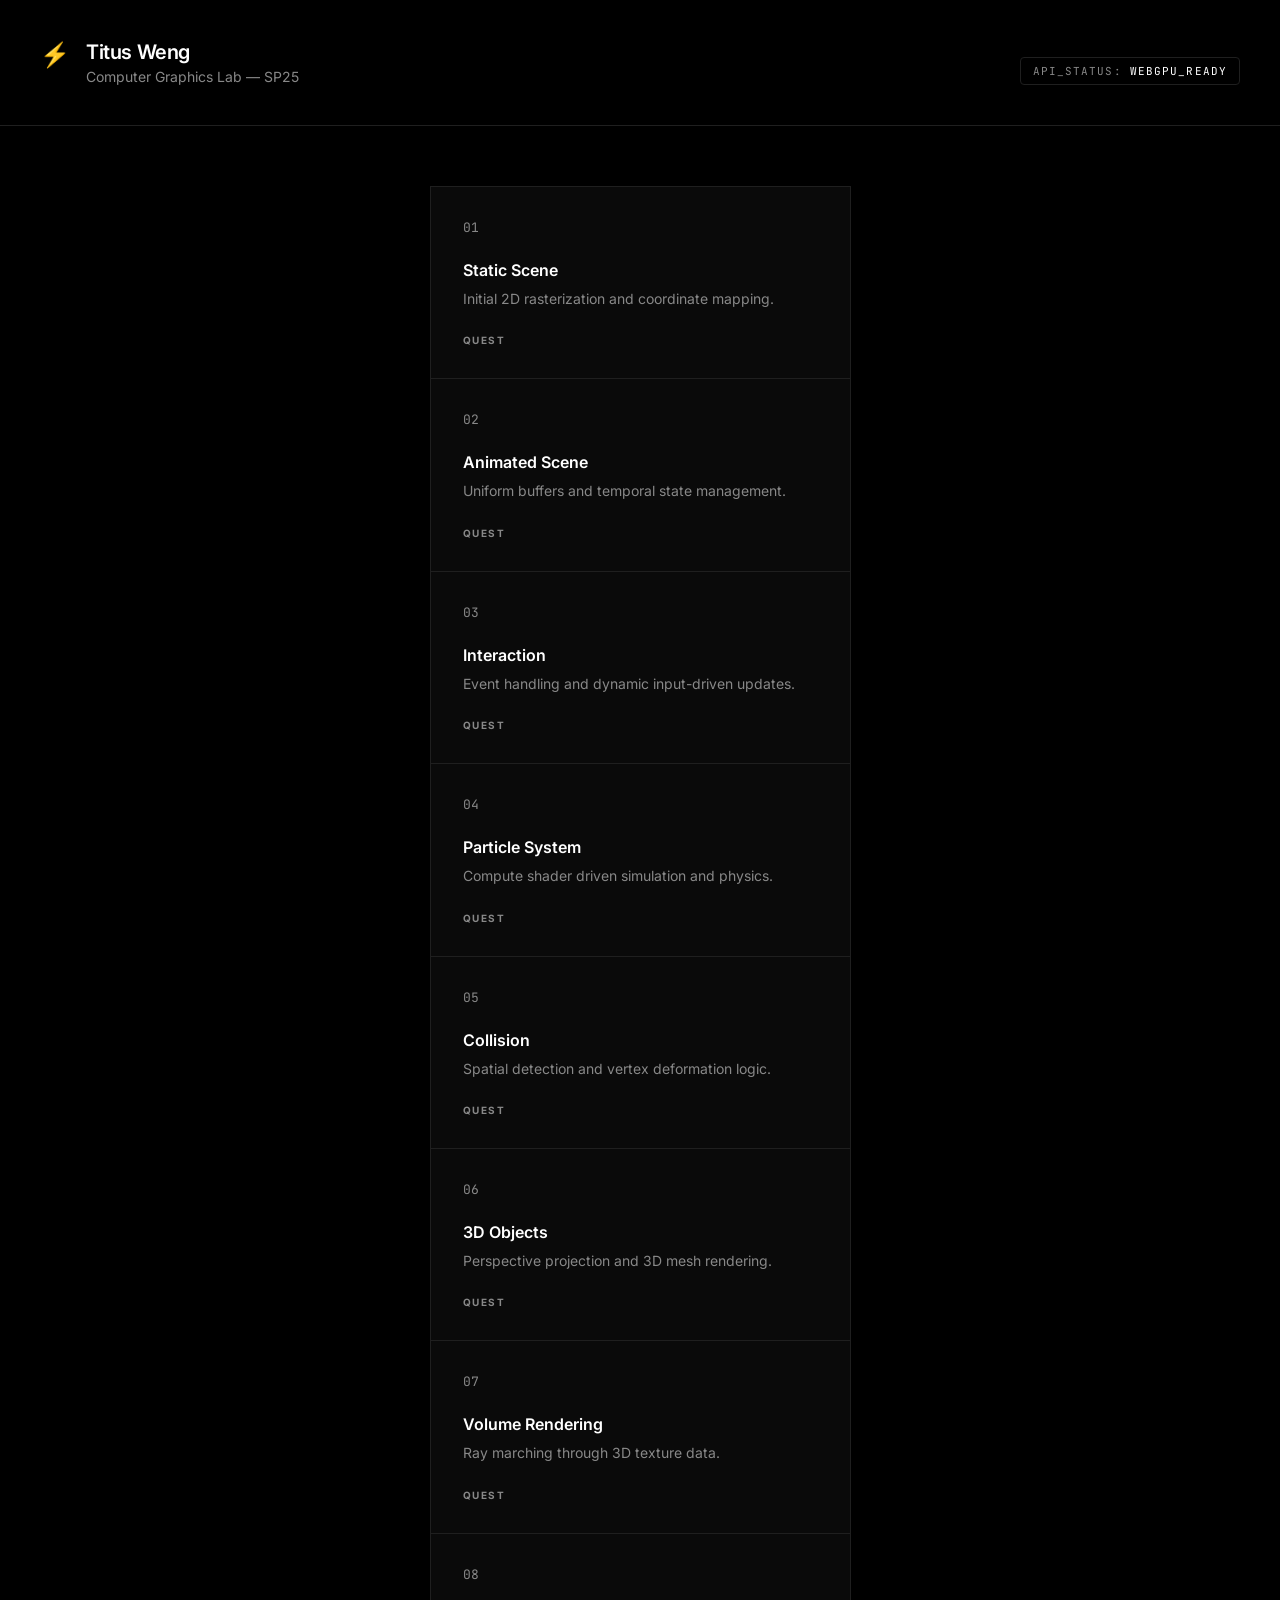
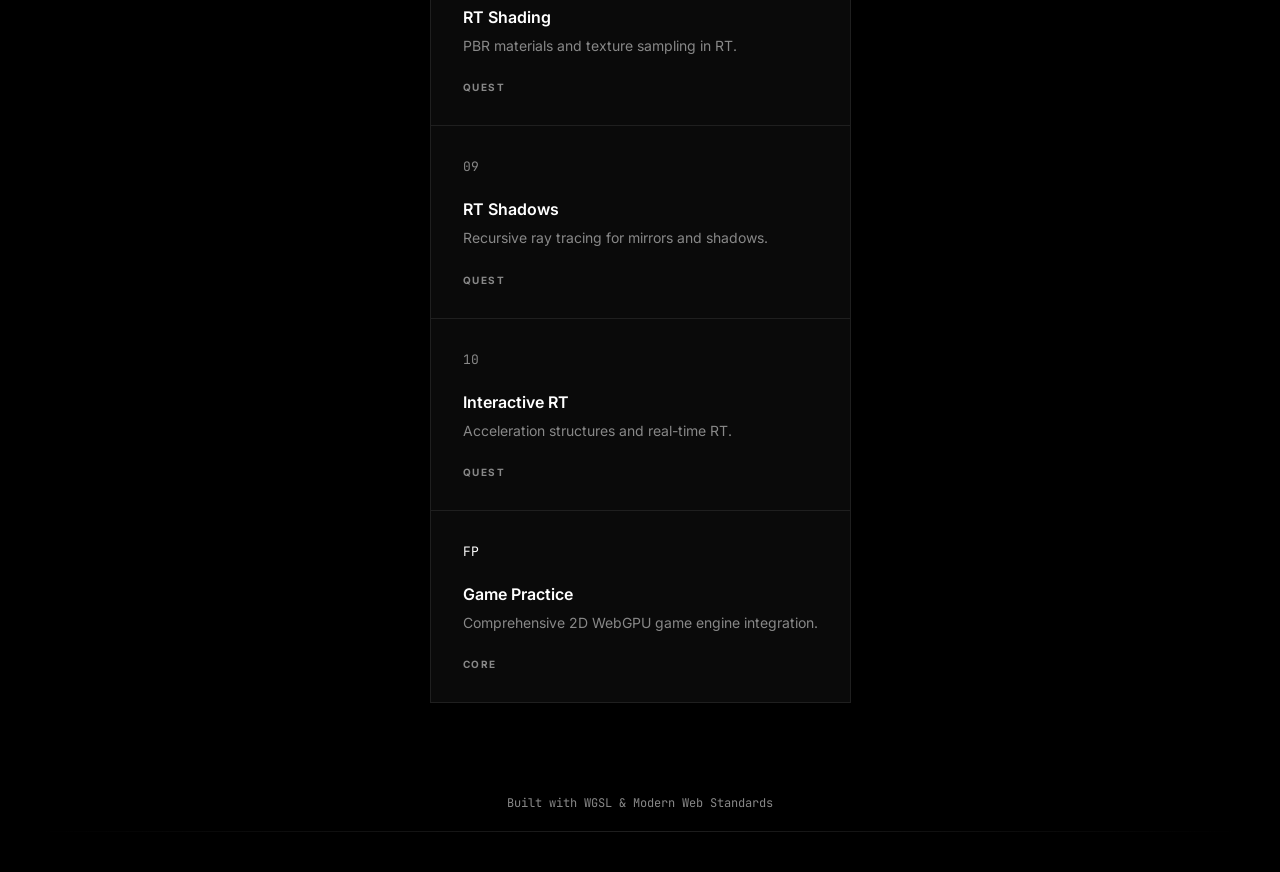
==== index.html @ 2f91ab12 "modify style" ====
<!DOCTYPE html>
<html lang="en">
<head>
    <meta charset="utf-8" />
    <meta name="viewport" content="width=device-width, initial-scale=1" />
    <title>Titus Weng | WebGPU Index</title>
    <link rel="stylesheet" href="styles.css" />
    <link rel="preconnect" href="https://fonts.googleapis.com">
    <link href="https://fonts.googleapis.com/css2?family=Inter:wght@400;600&family=JetBrains+Mono:wght@500&display=swap" rel="stylesheet">
</head>
<body>

    <header class="site-header">
        <div class="header-content">
            <div class="brand">
                <span class="bolt">⚡</span>
                <div class="brand-text">
                    <h1>Titus Weng</h1>
                    <p>Computer Graphics Lab — SP25</p>
                </div>
            </div>
            <div class="system-status">
                <span class="label">API_STATUS:</span>
                <span class="value">WEBGPU_READY</span>
            </div>
        </div>
    </header>

    <main class="container">
        <div class="project-grid">
            <a href="quest1/index.html" class="project-card">
                <div class="card-num">01</div>
                <div class="card-info">
                    <h3>Static Scene</h3>
                    <p>Initial 2D rasterization and coordinate mapping.</p>
                </div>
                <div class="card-tag">QUEST</div>
            </a>

            <a href="quest2/quest2.html" class="project-card">
                <div class="card-num">02</div>
                <div class="card-info">
                    <h3>Animated Scene</h3>
                    <p>Uniform buffers and temporal state management.</p>
                </div>
                <div class="card-tag">QUEST</div>
            </a>

            <a href="quest3/quest3.html" class="project-card">
                <div class="card-num">03</div>
                <div class="card-info">
                    <h3>Interaction</h3>
                    <p>Event handling and dynamic input-driven updates.</p>
                </div>
                <div class="card-tag">QUEST</div>
            </a>

            <a href="quest4/quest4.html" class="project-card">
                <div class="card-num">04</div>
                <div class="card-info">
                    <h3>Particle System</h3>
                    <p>Compute shader driven simulation and physics.</p>
                </div>
                <div class="card-tag">QUEST</div>
            </a>

            <a href="quest5/quest5.html" class="project-card">
                <div class="card-num">05</div>
                <div class="card-info">
                    <h3>Collision</h3>
                    <p>Spatial detection and vertex deformation logic.</p>
                </div>
                <div class="card-tag">QUEST</div>
            </a>

            <a href="quest6/quest6.html" class="project-card">
                <div class="card-num">06</div>
                <div class="card-info">
                    <h3>3D Objects</h3>
                    <p>Perspective projection and 3D mesh rendering.</p>
                </div>
                <div class="card-tag">QUEST</div>
            </a>

            <a href="quest7/quest7.html" class="project-card">
                <div class="card-num">07</div>
                <div class="card-info">
                    <h3>Volume Rendering</h3>
                    <p>Ray marching through 3D texture data.</p>
                </div>
                <div class="card-tag">QUEST</div>
            </a>

            <a href="quest8/quest8.html" class="project-card">
                <div class="card-num">08</div>
                <div class="card-info">
                    <h3>RT Shading</h3>
                    <p>PBR materials and texture sampling in RT.</p>
                </div>
                <div class="card-tag">QUEST</div>
            </a>

            <a href="quest9/quest9.html" class="project-card">
                <div class="card-num">09</div>
                <div class="card-info">
                    <h3>RT Shadows</h3>
                    <p>Recursive ray tracing for mirrors and shadows.</p>
                </div>
                <div class="card-tag">QUEST</div>
            </a>

            <a href="quest10/quest10.html" class="project-card">
                <div class="card-num">10</div>
                <div class="card-info">
                    <h3>Interactive RT</h3>
                    <p>Acceleration structures and real-time RT.</p>
                </div>
                <div class="card-tag">QUEST</div>
            </a>

            <a href="FinalProject/" class="project-card highlight">
                <div class="card-num">FP</div>
                <div class="card-info">
                    <h3>Game Practice</h3>
                    <p>Comprehensive 2D WebGPU game engine integration.</p>
                </div>
                <div class="card-tag">CORE</div>
            </a>

        </div>
    </main>

    <footer class="footer">
        <p>Built with WGSL & Modern Web Standards</p>
        <div class="footer-line"></div>
    </footer>

</body>
</html>
---- styles.css ----
:root {
    --bg: #000000;
    --card-bg: #0a0a0a;
    --card-hover: #111111;
    --border: #1f1f1f;
    --accent: #ffffff; /* Keeping it monochromatic for a clean look */
    --text-dim: #888888;
    --font-sans: 'Inter', sans-serif;
    --font-mono: 'JetBrains Mono', monospace;
}

body {
    background-color: var(--bg);
    color: #fff;
    font-family: var(--font-sans);
    margin: 0;
    display: flex;
    flex-direction: column;
    min-height: 100vh;
}

/* Header */
.site-header {
    border-bottom: 1px solid var(--border);
    padding: 40px 0;
    margin-bottom: 60px;
}

.header-content {
    max-width: 1200px;
    margin: 0 auto;
    padding: 0 24px;
    display: flex;
    justify-content: space-between;
    align-items: flex-end;
}

.brand { display: flex; align-items: flex-start; gap: 16px; }
.bolt { font-size: 24px; color: var(--accent); }
h1 { margin: 0; font-size: 20px; letter-spacing: -0.02em; font-weight: 600; }
.brand p { margin: 4px 0 0; font-size: 14px; color: var(--text-dim); }

.system-status {
    font-family: var(--font-mono);
    font-size: 11px;
    letter-spacing: 0.1em;
    border: 1px solid var(--border);
    padding: 6px 12px;
    border-radius: 4px;
}

.system-status .label { color: var(--text-dim); }
.system-status .value { color: var(--accent); }

/* Grid */
.container {
    max-width: 1200px;
    margin: 0 auto;
    padding: 0 24px;
    flex-grow: 1;
}

.project-grid {
    display: grid;
    grid-template-columns: repeat(auto-fill, minmax(280px, 1fr));
    gap: 1px; /* Creates the thin border look */
    background-color: var(--border); /* Grid background acts as borders */
    border: 1px solid var(--border);
}

/* Project Card */
.project-card {
    background-color: var(--card-bg);
    text-decoration: none;
    color: inherit;
    padding: 32px;
    display: flex;
    flex-direction: column;
    gap: 24px;
    transition: background-color 0.2s ease;
}

.project-card:hover {
    background-color: var(--card-hover);
}

.card-num {
    font-family: var(--font-mono);
    font-size: 13px;
    color: var(--text-dim);
}

.project-card h3 {
    margin: 0;
    font-size: 16px;
    font-weight: 600;
}

.project-card p {
    margin: 8px 0 0;
    font-size: 14px;
    line-height: 1.6;
    color: var(--text-dim);
}

.card-tag {
    margin-top: auto;
    font-size: 10px;
    font-weight: 700;
    letter-spacing: 0.15em;
    color: var(--text-dim);
    text-transform: uppercase;
}

/* Accent for the Final Project or special items */
.project-card.highlight:hover {
    background-color: #1a1a1a;
}

.project-card.highlight .card-num {
    color: #fff;
}

/* Footer */
.footer {
    max-width: 1200px;
    margin: 80px auto 40px;
    width: 100%;
    padding: 0 24px;
    text-align: center;
}

.footer p {
    font-size: 12px;
    color: var(--text-dim);
    font-family: var(--font-mono);
}

.footer-line {
    height: 1px;
    background: linear-gradient(90deg, transparent, var(--border), transparent);
    margin-top: 20px;
}

@media (max-width: 600px) {
    .header-content { flex-direction: column; align-items: flex-start; gap: 20px; }
}
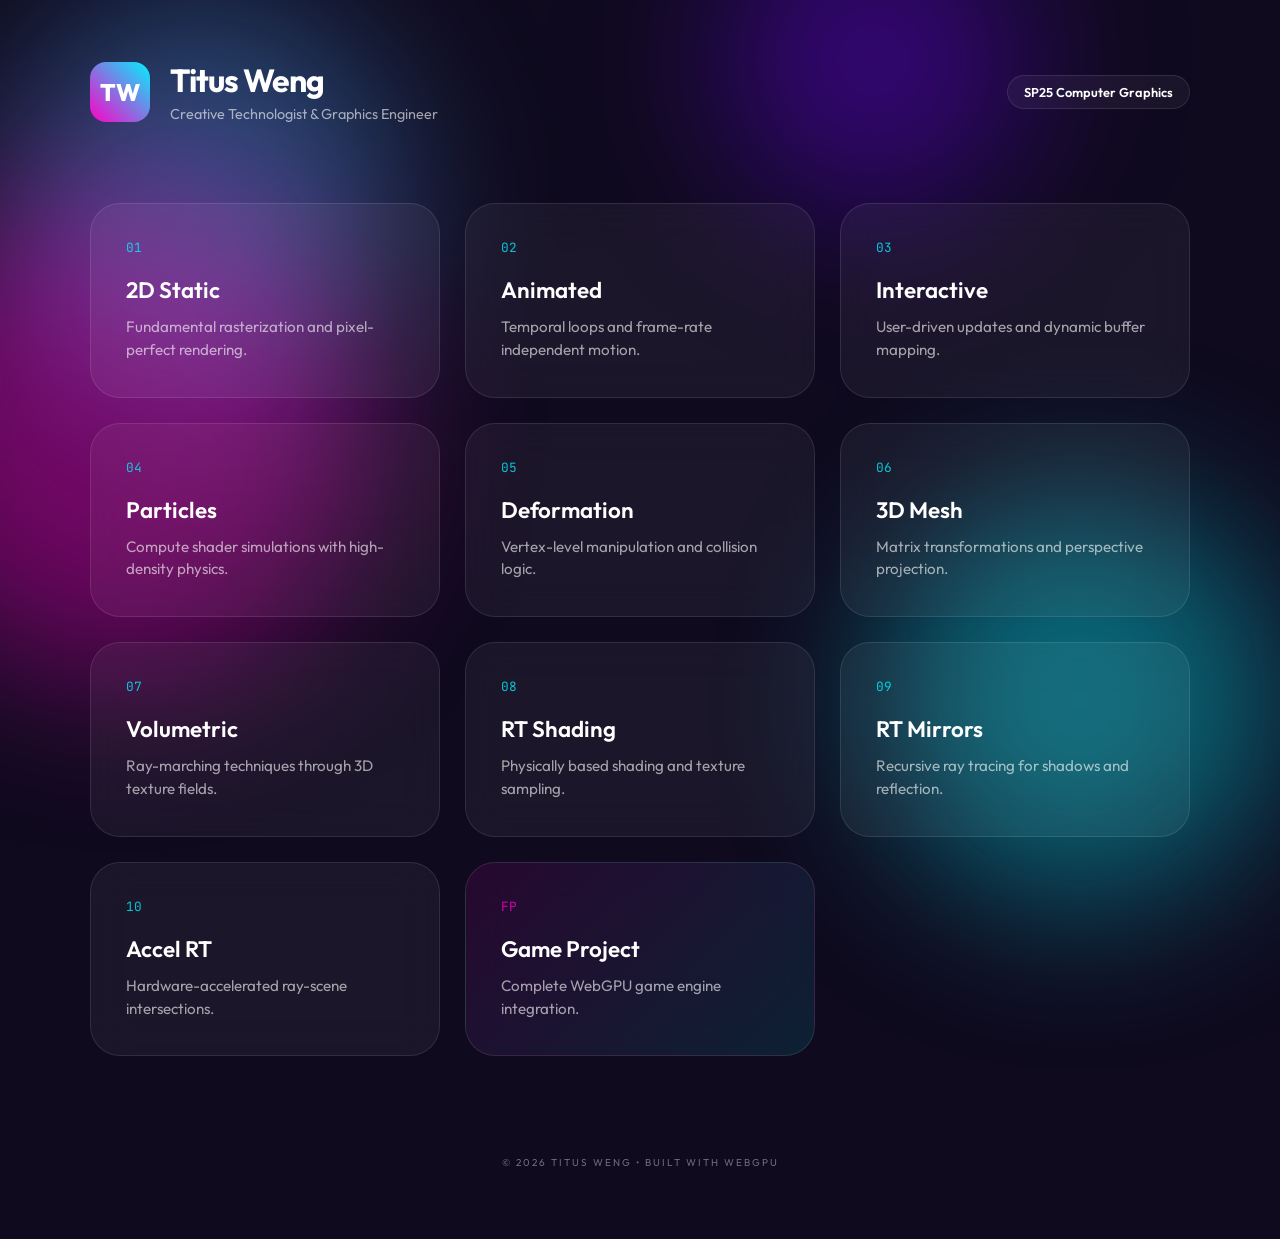
==== commit 9ba4f918: "style modify" ====
--- a/index.html
+++ b/index.html
@@ -3,137 +3,118 @@
 <head>
     <meta charset="utf-8" />
     <meta name="viewport" content="width=device-width, initial-scale=1" />
-    <title>Titus Weng | WebGPU Index</title>
+    <title>Titus Weng | WebGPU Lab</title>
     <link rel="stylesheet" href="styles.css" />
     <link rel="preconnect" href="https://fonts.googleapis.com">
-    <link href="https://fonts.googleapis.com/css2?family=Inter:wght@400;600&family=JetBrains+Mono:wght@500&display=swap" rel="stylesheet">
+    <link href="https://fonts.googleapis.com/css2?family=Outfit:wght@300;600;800&family=JetBrains+Mono&display=swap" rel="stylesheet">
 </head>
 <body>
 
-    <header class="site-header">
-        <div class="header-content">
-            <div class="brand">
-                <span class="bolt">⚡</span>
-                <div class="brand-text">
+    <div class="blob-c">
+        <div class="shape-blob"></div>
+        <div class="shape-blob one"></div>
+        <div class="shape-blob two"></div>
+        <div class="shape-blob three"></div>
+    </div>
+
+    <main class="glass-wrapper">
+        <header class="hero">
+            <div class="profile-area">
+                <div class="avatar">TW</div>
+                <div>
                     <h1>Titus Weng</h1>
-                    <p>Computer Graphics Lab — SP25</p>
+                    <p class="tagline">Creative Technologist & Graphics Engineer</p>
                 </div>
             </div>
-            <div class="system-status">
-                <span class="label">API_STATUS:</span>
-                <span class="value">WEBGPU_READY</span>
-            </div>
-        </div>
-    </header>
+            <div class="pill">SP25 Computer Graphics</div>
+        </header>
 
-    <main class="container">
         <div class="project-grid">
-            <a href="quest1/index.html" class="project-card">
-                <div class="card-num">01</div>
-                <div class="card-info">
-                    <h3>Static Scene</h3>
-                    <p>Initial 2D rasterization and coordinate mapping.</p>
-                </div>
-                <div class="card-tag">QUEST</div>
+            <a href="quest1/index.html" class="glass-card">
+                <div class="icon">01</div>
+                <h3>2D Static</h3>
+                <p>Fundamental rasterization and pixel-perfect rendering.</p>
+                <div class="glow"></div>
             </a>
 
-            <a href="quest2/quest2.html" class="project-card">
-                <div class="card-num">02</div>
-                <div class="card-info">
-                    <h3>Animated Scene</h3>
-                    <p>Uniform buffers and temporal state management.</p>
-                </div>
-                <div class="card-tag">QUEST</div>
+            <a href="quest2/quest2.html" class="glass-card">
+                <div class="icon">02</div>
+                <h3>Animated</h3>
+                <p>Temporal loops and frame-rate independent motion.</p>
+                <div class="glow"></div>
             </a>
 
-            <a href="quest3/quest3.html" class="project-card">
-                <div class="card-num">03</div>
-                <div class="card-info">
-                    <h3>Interaction</h3>
-                    <p>Event handling and dynamic input-driven updates.</p>
-                </div>
-                <div class="card-tag">QUEST</div>
+            <a href="quest3/quest3.html" class="glass-card">
+                <div class="icon">03</div>
+                <h3>Interactive</h3>
+                <p>User-driven updates and dynamic buffer mapping.</p>
+                <div class="glow"></div>
             </a>
 
-            <a href="quest4/quest4.html" class="project-card">
-                <div class="card-num">04</div>
-                <div class="card-info">
-                    <h3>Particle System</h3>
-                    <p>Compute shader driven simulation and physics.</p>
-                </div>
-                <div class="card-tag">QUEST</div>
+            <a href="quest4/quest4.html" class="glass-card">
+                <div class="icon">04</div>
+                <h3>Particles</h3>
+                <p>Compute shader simulations with high-density physics.</p>
+                <div class="glow"></div>
             </a>
 
-            <a href="quest5/quest5.html" class="project-card">
-                <div class="card-num">05</div>
-                <div class="card-info">
-                    <h3>Collision</h3>
-                    <p>Spatial detection and vertex deformation logic.</p>
-                </div>
-                <div class="card-tag">QUEST</div>
+            <a href="quest5/quest5.html" class="glass-card">
+                <div class="icon">05</div>
+                <h3>Deformation</h3>
+                <p>Vertex-level manipulation and collision logic.</p>
+                <div class="glow"></div>
             </a>
 
-            <a href="quest6/quest6.html" class="project-card">
-                <div class="card-num">06</div>
-                <div class="card-info">
-                    <h3>3D Objects</h3>
-                    <p>Perspective projection and 3D mesh rendering.</p>
-                </div>
-                <div class="card-tag">QUEST</div>
+            <a href="quest6/quest6.html" class="glass-card">
+                <div class="icon">06</div>
+                <h3>3D Mesh</h3>
+                <p>Matrix transformations and perspective projection.</p>
+                <div class="glow"></div>
             </a>
 
-            <a href="quest7/quest7.html" class="project-card">
-                <div class="card-num">07</div>
-                <div class="card-info">
-                    <h3>Volume Rendering</h3>
-                    <p>Ray marching through 3D texture data.</p>
-                </div>
-                <div class="card-tag">QUEST</div>
+            <a href="quest7/quest7.html" class="glass-card">
+                <div class="icon">07</div>
+                <h3>Volumetric</h3>
+                <p>Ray-marching techniques through 3D texture fields.</p>
+                <div class="glow"></div>
             </a>
 
-            <a href="quest8/quest8.html" class="project-card">
-                <div class="card-num">08</div>
-                <div class="card-info">
-                    <h3>RT Shading</h3>
-                    <p>PBR materials and texture sampling in RT.</p>
-                </div>
-                <div class="card-tag">QUEST</div>
+            <a href="quest8/quest8.html" class="glass-card">
+                <div class="icon">08</div>
+                <h3>RT Shading</h3>
+                <p>Physically based shading and texture sampling.</p>
+                <div class="glow"></div>
             </a>
 
-            <a href="quest9/quest9.html" class="project-card">
-                <div class="card-num">09</div>
-                <div class="card-info">
-                    <h3>RT Shadows</h3>
-                    <p>Recursive ray tracing for mirrors and shadows.</p>
-                </div>
-                <div class="card-tag">QUEST</div>
+            <a href="quest9/quest9.html" class="glass-card">
+                <div class="icon">09</div>
+                <h3>RT Mirrors</h3>
+                <p>Recursive ray tracing for shadows and reflection.</p>
+                <div class="glow"></div>
             </a>
 
-            <a href="quest10/quest10.html" class="project-card">
-                <div class="card-num">10</div>
-                <div class="card-info">
-                    <h3>Interactive RT</h3>
-                    <p>Acceleration structures and real-time RT.</p>
-                </div>
-                <div class="card-tag">QUEST</div>
+            <a href="quest10/quest10.html" class="glass-card">
+                <div class="icon">10</div>
+                <h3>Accel RT</h3>
+                <p>Hardware-accelerated ray-scene intersections.</p>
+                <div class="glow"></div>
             </a>
 
-            <a href="FinalProject/" class="project-card highlight">
-                <div class="card-num">FP</div>
-                <div class="card-info">
-                    <h3>Game Practice</h3>
-                    <p>Comprehensive 2D WebGPU game engine integration.</p>
-                </div>
-                <div class="card-tag">CORE</div>
+            <a href="FinalProject/" class="glass-card special">
+                <div class="icon">FP</div>
+                <h3>Game Project</h3>
+                <p>Complete WebGPU game engine integration.</p>
+                <div class="glow"></div>
             </a>
+        </div>
 
-        </div>
+        <footer class="site-footer">
+            <p>© <span id="year"></span> TITUS WENG • BUILT WITH WEBGPU</p>
+        </footer>
     </main>
 
-    <footer class="footer">
-        <p>Built with WGSL & Modern Web Standards</p>
-        <div class="footer-line"></div>
-    </footer>
-
+    <script>
+        document.getElementById('year').textContent = new Date().getFullYear();
+    </script>
 </body>
 </html>
--- a/styles.css
+++ b/styles.css
@@ -1,147 +1,159 @@
 :root {
-    --bg: #000000;
-    --card-bg: #0a0a0a;
-    --card-hover: #111111;
-    --border: #1f1f1f;
-    --accent: #ffffff; /* Keeping it monochromatic for a clean look */
-    --text-dim: #888888;
-    --font-sans: 'Inter', sans-serif;
-    --font-mono: 'JetBrains Mono', monospace;
+    --bg: #0f0a1e;
+    --glass: rgba(255, 255, 255, 0.05);
+    --glass-border: rgba(255, 255, 255, 0.1);
+    --accent: #ff00c8;
+    --font-head: 'Outfit', sans-serif;
 }
 
 body {
+    margin: 0;
+    padding: 0;
     background-color: var(--bg);
-    color: #fff;
-    font-family: var(--font-sans);
-    margin: 0;
-    display: flex;
-    flex-direction: column;
+    font-family: var(--font-head);
+    color: white;
+    overflow-x: hidden;
     min-height: 100vh;
 }
 
-/* Header */
-.site-header {
-    border-bottom: 1px solid var(--border);
-    padding: 40px 0;
-    margin-bottom: 60px;
+/* Background Animation */
+.blob-c {
+    position: fixed;
+    top: 0; left: 0; width: 100%; height: 100%;
+    z-index: -1;
+    filter: blur(80px);
 }
 
-.header-content {
-    max-width: 1200px;
+.shape-blob {
+    position: absolute;
+    width: 400px; height: 400px;
+    background: #4facfe;
+    border-radius: 50%;
+    opacity: 0.4;
+    animation: move 20s infinite alternate;
+}
+
+.shape-blob.one { background: #ff00c8; width: 500px; height: 500px; left: -10%; top: 20%; animation-duration: 30s; }
+.shape-blob.two { background: #00f2ff; width: 400px; height: 400px; right: 0; bottom: 0; animation-duration: 25s; }
+.shape-blob.three { background: #7000ff; width: 300px; height: 300px; right: 20%; top: -10%; }
+
+@keyframes move {
+    from { transform: translate(0, 0) scale(1); }
+    to { transform: translate(100px, 100px) scale(1.2); }
+}
+
+/* Main Layout */
+.glass-wrapper {
+    max-width: 1100px;
     margin: 0 auto;
-    padding: 0 24px;
+    padding: 60px 24px;
+}
+
+.hero {
     display: flex;
     justify-content: space-between;
-    align-items: flex-end;
+    align-items: center;
+    margin-bottom: 80px;
 }
 
-.brand { display: flex; align-items: flex-start; gap: 16px; }
-.bolt { font-size: 24px; color: var(--accent); }
-h1 { margin: 0; font-size: 20px; letter-spacing: -0.02em; font-weight: 600; }
-.brand p { margin: 4px 0 0; font-size: 14px; color: var(--text-dim); }
+.profile-area { display: flex; align-items: center; gap: 20px; }
 
-.system-status {
-    font-family: var(--font-mono);
-    font-size: 11px;
-    letter-spacing: 0.1em;
-    border: 1px solid var(--border);
-    padding: 6px 12px;
-    border-radius: 4px;
+.avatar {
+    width: 60px; height: 60px;
+    background: linear-gradient(45deg, #ff00c8, #00f2ff);
+    border-radius: 16px;
+    display: flex;
+    align-items: center;
+    justify-content: center;
+    font-weight: 800;
+    font-size: 1.5rem;
 }
 
-.system-status .label { color: var(--text-dim); }
-.system-status .value { color: var(--accent); }
+h1 { margin: 0; font-size: 2rem; letter-spacing: -1px; }
+.tagline { margin: 5px 0 0; opacity: 0.6; font-size: 0.9rem; }
 
-/* Grid */
-.container {
-    max-width: 1200px;
-    margin: 0 auto;
-    padding: 0 24px;
-    flex-grow: 1;
+.pill {
+    padding: 8px 16px;
+    background: var(--glass);
+    border: 1px solid var(--glass-border);
+    border-radius: 100px;
+    font-size: 0.8rem;
+    font-weight: 600;
+    backdrop-filter: blur(10px);
 }
 
+/* Project Grid */
 .project-grid {
     display: grid;
-    grid-template-columns: repeat(auto-fill, minmax(280px, 1fr));
-    gap: 1px; /* Creates the thin border look */
-    background-color: var(--border); /* Grid background acts as borders */
-    border: 1px solid var(--border);
+    grid-template-columns: repeat(auto-fill, minmax(300px, 1fr));
+    gap: 25px;
 }
 
-/* Project Card */
-.project-card {
-    background-color: var(--card-bg);
+.glass-card {
+    position: relative;
+    background: var(--glass);
+    border: 1px solid var(--glass-border);
+    padding: 35px;
+    border-radius: 30px;
     text-decoration: none;
-    color: inherit;
-    padding: 32px;
-    display: flex;
-    flex-direction: column;
-    gap: 24px;
-    transition: background-color 0.2s ease;
+    color: white;
+    overflow: hidden;
+    backdrop-filter: blur(20px);
+    transition: all 0.4s cubic-bezier(0.175, 0.885, 0.32, 1.275);
 }
 
-.project-card:hover {
-    background-color: var(--card-hover);
+.glass-card:hover {
+    transform: translateY(-10px) scale(1.02);
+    border-color: rgba(255, 255, 255, 0.3);
+    background: rgba(255, 255, 255, 0.08);
 }
 
-.card-num {
-    font-family: var(--font-mono);
-    font-size: 13px;
-    color: var(--text-dim);
+.icon {
+    font-family: 'JetBrains Mono';
+    font-size: 0.8rem;
+    color: #00f2ff;
+    margin-bottom: 20px;
+    opacity: 0.8;
 }
 
-.project-card h3 {
+.glass-card h3 {
     margin: 0;
-    font-size: 16px;
+    font-size: 1.4rem;
     font-weight: 600;
 }
 
-.project-card p {
-    margin: 8px 0 0;
-    font-size: 14px;
-    line-height: 1.6;
-    color: var(--text-dim);
+.glass-card p {
+    margin: 12px 0 0;
+    font-size: 0.95rem;
+    line-height: 1.5;
+    opacity: 0.6;
 }
 
-.card-tag {
-    margin-top: auto;
-    font-size: 10px;
-    font-weight: 700;
-    letter-spacing: 0.15em;
-    color: var(--text-dim);
-    text-transform: uppercase;
+/* Specific styling for the Special/Final Project card */
+.glass-card.special {
+    background: linear-gradient(135deg, rgba(255, 0, 200, 0.1), rgba(0, 242, 255, 0.1));
 }
 
-/* Accent for the Final Project or special items */
-.project-card.highlight:hover {
-    background-color: #1a1a1a;
+.glass-card.special .icon { color: #ff00c8; }
+
+/* Subtle glow effect on hover */
+.glow {
+    position: absolute;
+    width: 100px; height: 100px;
+    background: white;
+    filter: blur(50px);
+    opacity: 0;
+    top: 0; right: 0;
+    transition: opacity 0.3s;
+    pointer-events: none;
 }
 
-.project-card.highlight .card-num {
-    color: #fff;
-}
+.glass-card:hover .glow { opacity: 0.15; }
 
-/* Footer */
-.footer {
-    max-width: 1200px;
-    margin: 80px auto 40px;
-    width: 100%;
-    padding: 0 24px;
+.site-footer {
+    margin-top: 100px;
     text-align: center;
-}
-
-.footer p {
-    font-size: 12px;
-    color: var(--text-dim);
-    font-family: var(--font-mono);
-}
-
-.footer-line {
-    height: 1px;
-    background: linear-gradient(90deg, transparent, var(--border), transparent);
-    margin-top: 20px;
-}
-
-@media (max-width: 600px) {
-    .header-content { flex-direction: column; align-items: flex-start; gap: 20px; }
+    font-size: 10px;
+    letter-spacing: 2px;
+    opacity: 0.4;
 }
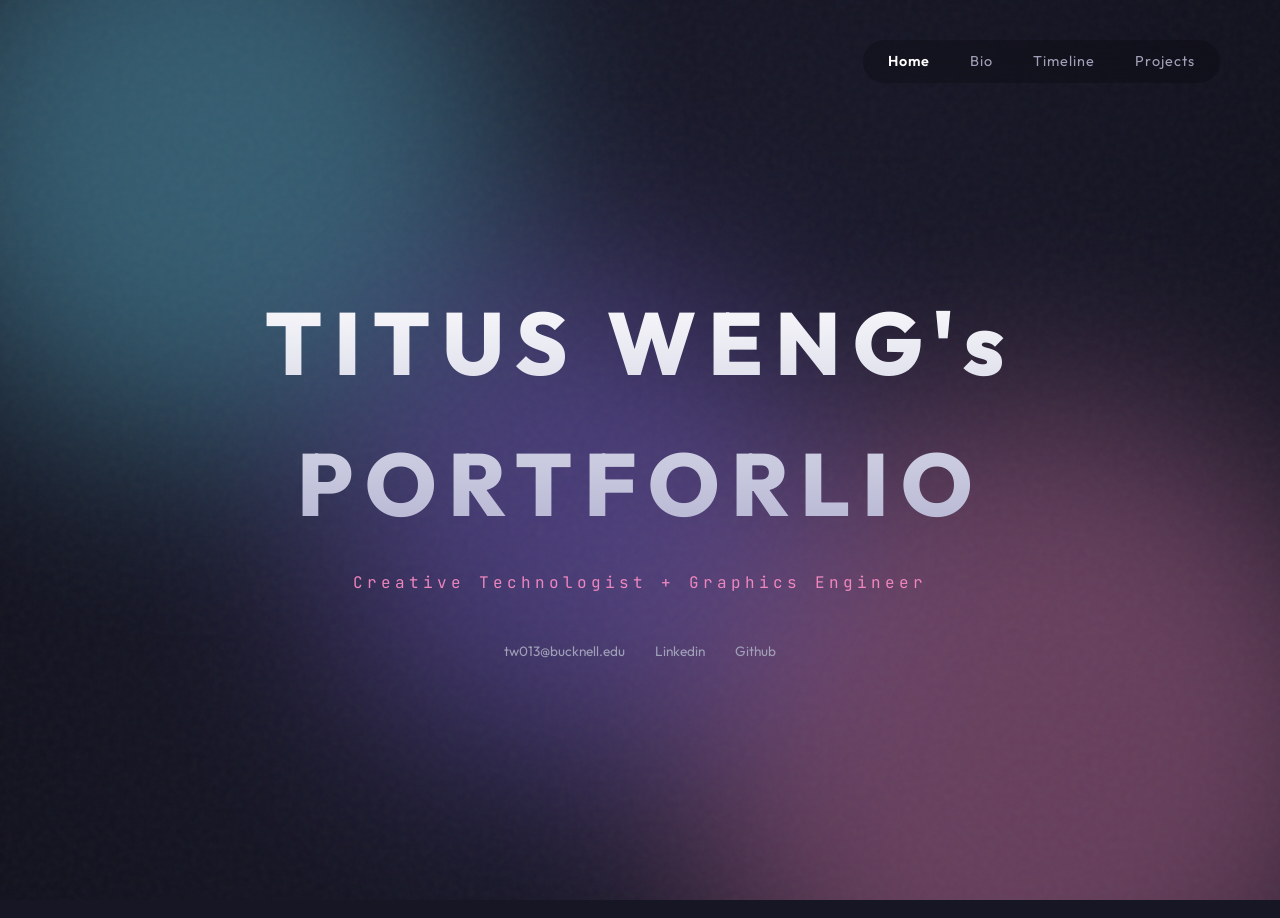
==== commit 66a8c4af: "style update" ====
--- a/index.html
+++ b/index.html
@@ -3,118 +3,173 @@
 <head>
     <meta charset="utf-8" />
     <meta name="viewport" content="width=device-width, initial-scale=1" />
-    <title>Titus Weng | WebGPU Lab</title>
+    <title>Titus Weng | Portfolio</title>
     <link rel="stylesheet" href="styles.css" />
     <link rel="preconnect" href="https://fonts.googleapis.com">
-    <link href="https://fonts.googleapis.com/css2?family=Outfit:wght@300;600;800&family=JetBrains+Mono&display=swap" rel="stylesheet">
+    <link href="https://fonts.googleapis.com/css2?family=Outfit:wght@200;400;600;800&family=JetBrains+Mono&display=swap" rel="stylesheet">
 </head>
 <body>
 
-    <div class="blob-c">
-        <div class="shape-blob"></div>
-        <div class="shape-blob one"></div>
-        <div class="shape-blob two"></div>
-        <div class="shape-blob three"></div>
+    <div class="mesh-container">
+        <div class="blob blob-1"></div>
+        <div class="blob blob-2"></div>
+        <div class="blob blob-3"></div>
+        <div class="noise-overlay"></div>
     </div>
 
-    <main class="glass-wrapper">
-        <header class="hero">
-            <div class="profile-area">
-                <div class="avatar">TW</div>
-                <div>
-                    <h1>Titus Weng</h1>
-                    <p class="tagline">Creative Technologist & Graphics Engineer</p>
+    <nav class="top-nav">
+        <div class="nav-links">
+            <a href="javascript:void(0)" onclick="openTab('home')" class="nav-item active" id="nav-home">Home</a>
+            <a href="javascript:void(0)" onclick="openTab('bio')" class="nav-item" id="nav-bio">Bio</a>
+            <a href="javascript:void(0)" onclick="openTab('timeline')" class="nav-item" id="nav-timeline">Timeline</a>
+            <a href="javascript:void(0)" onclick="openTab('projects')" class="nav-item" id="nav-projects">Projects</a>
+        </div>
+    </nav>
+
+    <main class="main-content">
+        
+        <section id="home" class="tab-content active">
+            <div class="hero-center">
+                <h1 class="main-name">TITUS WENG's PORTFORLIO</h1>
+                <p class="subtitle">Creative Technologist + Graphics Engineer</p>
+                <div class="contact-links">
+                    <a href="mailto:tw013@bucknell.edu">tw013@bucknell.edu</a>
+                    <a href="https://linkedin.com/in/titus-weng" target="_blank">Linkedin</a>
+                    <a href="https://github.com/Skywalker174" target="_blank">Github</a>
                 </div>
             </div>
-            <div class="pill">SP25 Computer Graphics</div>
-        </header>
+        </section>
 
-        <div class="project-grid">
-            <a href="quest1/index.html" class="glass-card">
-                <div class="icon">01</div>
-                <h3>2D Static</h3>
-                <p>Fundamental rasterization and pixel-perfect rendering.</p>
-                <div class="glow"></div>
-            </a>
+        <section id="bio" class="tab-content">
+            <div class="section-inner glass-card">
+                <div class="bio-layout">
+                    <div class="bio-image-col">
+                        <img src="me.png" alt="Titus Weng" class="profile-pic">
+                    </div>
+                    <div class="bio-text-col">
+                        <h3>Brief Introduction</h3>
+                        <p>I’m Titus Weng (Tiduo Weng), an international student from China at Bucknell University studying Computer Science. I’m interested in real-time systems that combine computer vision, graphics, and XR.</p>
+                        
+                        <h3>About Me</h3>
+                        <p>I’m pretty straightforward: I like learning by building things and then fixing what doesn’t feel right. If something is “almost working,” I usually want to understand what’s actually happening.</p>
+                        <p>Recently I’ve been spending time on projects around computer vision, interactive graphics, and XR, and I’m especially drawn to work that feels responsive and practical.</p>
+                    </div>
+                </div>
 
-            <a href="quest2/quest2.html" class="glass-card">
-                <div class="icon">02</div>
-                <h3>Animated</h3>
-                <p>Temporal loops and frame-rate independent motion.</p>
-                <div class="glow"></div>
-            </a>
+                <div class="ten-things-section">
+                    <h3>10 Things Outside of Academics</h3>
+                    <ul class="fact-list">
+                        <li>I was born in China, then transferred to a U.S. high school in 10th grade and lived with my aunt’s family and my cousins.</li>
+                        <li>I switch between Chinese and English all the time depending on who I’m talking to.</li>
+                        <li>I’m a little obsessive about cleanliness and order. If I see dust on my desk, I’ll clean it before I can really start working.</li>
+                        <li>I can spend hours tweaking my computer settings and setup until everything feels “just right.”</li>
+                        <li>When my computer acts up, I usually troubleshoot and fix it myself step by step.</li>
+                        <li>I’m a dog person.</li>
+                        <li>I like trying new ways to interact with devices, like keyboard and mouse, controller, and VR.</li>
+                        <li>I’m interested in philosophy and how different traditions explain similar ideas in their own language.</li>
+                        <li>I’m learning fingerstyle guitar.</li>
+                        <li>I try to eat fruit regularly.</li>
+                    </ul>
+                </div>
+            </div>
+        </section>
 
-            <a href="quest3/quest3.html" class="glass-card">
-                <div class="icon">03</div>
-                <h3>Interactive</h3>
-                <p>User-driven updates and dynamic buffer mapping.</p>
-                <div class="glow"></div>
-            </a>
+        <section id="timeline" class="tab-content">
+            <div class="section-inner glass-card">
+                <div class="timeline-container">
+                    <div class="timeline-item highlight">
+                        <div class="t-year">2024</div>
+                        <div class="t-content">
+                            <h4>2nd Best Paper Award @ SVR</h4>
+                            <p>"Sign2Sign-A First Attempt" published in the 26th Symposium on Virtual and Augmented Reality.</p>
+                            <div class="btn-group">
+                                <a href="https://sol.sbc.org.br/index.php/svr_estendido/article/view/30447" target="_blank" class="t-link">Publication →</a>
+                                <a href="Sign2Signproject.pdf" target="_blank" class="t-link poster-btn">Research Poster →</a>
+                            </div>
+                        </div>
+                    </div>
+                    <div class="timeline-item">
+                        <div class="t-year">2025</div>
+                        <div class="t-content">
+                            <h4>Operating Systems TA</h4>
+                            <p>Assisting students with processor management and memory allocation logic for CSCI 315.</p>
+                        </div>
+                    </div>
+                </div>
+            </div>
+        </section>
 
-            <a href="quest4/quest4.html" class="glass-card">
-                <div class="icon">04</div>
-                <h3>Particles</h3>
-                <p>Compute shader simulations with high-density physics.</p>
-                <div class="glow"></div>
-            </a>
+        <section id="projects" class="tab-content">
+            <div class="section-inner glass-card">
+                <div class="project-header">
+                    <h2>WebGPU Laboratory</h2>
+                    <div id="gpu-pill" class="status-pill">Checking GPU...</div>
+                </div>
 
-            <a href="quest5/quest5.html" class="glass-card">
-                <div class="icon">05</div>
-                <h3>Deformation</h3>
-                <p>Vertex-level manipulation and collision logic.</p>
-                <div class="glow"></div>
-            </a>
+                <div id="gpu-instructions" class="gpu-guide" style="display:none;">
+                    <h3>How to Enable WebGPU</h3>
+                    <p>WebGPU is the next generation of web graphics, but it may require a quick setting change:</p>
+                    <div class="guide-steps">
+                        <div class="step">
+                            <strong>Chrome/Edge:</strong> Go to <code>chrome://flags/#enable-unsafe-webgpu</code> and set it to <b>Enabled</b>.
+                        </div>
+                        <div class="step">
+                            <strong>Windows:</strong> Ensure <b>Hardware Acceleration</b> is ON in Browser Settings > System.
+                        </div>
+                        <div class="step">
+                            <strong>Safari:</strong> Go to Settings > Advanced > Feature Flags > Check <b>WebGPU</b>.
+                        </div>
+                    </div>
+                </div>
 
-            <a href="quest6/quest6.html" class="glass-card">
-                <div class="icon">06</div>
-                <h3>3D Mesh</h3>
-                <p>Matrix transformations and perspective projection.</p>
-                <div class="glow"></div>
-            </a>
-
-            <a href="quest7/quest7.html" class="glass-card">
-                <div class="icon">07</div>
-                <h3>Volumetric</h3>
-                <p>Ray-marching techniques through 3D texture fields.</p>
-                <div class="glow"></div>
-            </a>
-
-            <a href="quest8/quest8.html" class="glass-card">
-                <div class="icon">08</div>
-                <h3>RT Shading</h3>
-                <p>Physically based shading and texture sampling.</p>
-                <div class="glow"></div>
-            </a>
-
-            <a href="quest9/quest9.html" class="glass-card">
-                <div class="icon">09</div>
-                <h3>RT Mirrors</h3>
-                <p>Recursive ray tracing for shadows and reflection.</p>
-                <div class="glow"></div>
-            </a>
-
-            <a href="quest10/quest10.html" class="glass-card">
-                <div class="icon">10</div>
-                <h3>Accel RT</h3>
-                <p>Hardware-accelerated ray-scene intersections.</p>
-                <div class="glow"></div>
-            </a>
-
-            <a href="FinalProject/" class="glass-card special">
-                <div class="icon">FP</div>
-                <h3>Game Project</h3>
-                <p>Complete WebGPU game engine integration.</p>
-                <div class="glow"></div>
-            </a>
-        </div>
-
-        <footer class="site-footer">
-            <p>© <span id="year"></span> TITUS WENG • BUILT WITH WEBGPU</p>
-        </footer>
+                <div class="project-grid">
+                    <a href="quest1/index.html">Quest 01: 2D Static</a>
+                    <a href="quest2/quest2.html">Quest 02: Animated</a>
+                    <a href="quest3/quest3.html">Quest 03: Interactive</a>
+                    <a href="quest4/quest4.html">Quest 04: Particles</a>
+                    <a href="quest5/quest5.html">Quest 05: Deformation</a>
+                    <a href="quest6/quest6.html">Quest 06: 3D Mesh</a>
+                    <a href="quest7/quest7.html">Quest 07: Volumetric</a>
+                    <a href="quest8/quest8.html">Quest 08: Ray Tracing</a>
+                    <a href="quest9/quest9.html">Quest 09: Mirrors</a>
+                    <a href="quest10/quest10.html">Quest 10: Acceleration</a>
+                    <a href="FinalProject/" class="featured-project">Final Project: Game Engine</a>
+                </div>
+            </div>
+        </section>
     </main>
 
     <script>
-        document.getElementById('year').textContent = new Date().getFullYear();
+        function openTab(tabName) {
+            document.querySelectorAll('.tab-content').forEach(t => t.classList.remove('active'));
+            document.querySelectorAll('.nav-item').forEach(n => n.classList.remove('active'));
+            document.getElementById(tabName).classList.add('active');
+            document.getElementById('nav-' + tabName).classList.add('active');
+            window.scrollTo(0,0);
+        }
+
+        async function checkWebGPU() {
+            const pill = document.getElementById('gpu-pill');
+            const instructions = document.getElementById('gpu-instructions');
+            
+            if (!navigator.gpu) {
+                pill.textContent = "Hardware Incompatible";
+                pill.classList.add('error');
+                instructions.style.display = "block";
+                return;
+            }
+
+            const adapter = await navigator.gpu.requestAdapter();
+            if (!adapter) {
+                pill.textContent = "GPU Disabled";
+                pill.classList.add('warning');
+                instructions.style.display = "block";
+            } else {
+                pill.textContent = "WebGPU Ready";
+                pill.classList.add('ready');
+            }
+        }
+        checkWebGPU();
     </script>
 </body>
 </html>
--- a/styles.css
+++ b/styles.css
@@ -1,159 +1,128 @@
 :root {
-    --bg: #0f0a1e;
-    --glass: rgba(255, 255, 255, 0.05);
-    --glass-border: rgba(255, 255, 255, 0.1);
-    --accent: #ff00c8;
-    --font-head: 'Outfit', sans-serif;
+    --bg-dark: #161625; 
+    --bg-gradient: radial-gradient(circle at center, #1c1c30 0%, #11111d 100%);
+    --accent-blue: #70e2ff; 
+    --accent-pink: #ff8ec7; 
+    --accent-purple: #9d7aff;
+    --text-main: #e0e0f0;
+    --text-dim: #a0a0b8;
+    --glass-white: rgba(255, 255, 255, 0.05);
+    --glass-border: rgba(255, 255, 255, 0.12);
+    --warn-red: rgba(255, 112, 112, 0.15);
 }
 
 body {
-    margin: 0;
-    padding: 0;
-    background-color: var(--bg);
-    font-family: var(--font-head);
-    color: white;
+    margin: 0; padding: 0; color: var(--text-main);
+    font-family: 'Outfit', sans-serif;
+    background-color: var(--bg-dark);
     overflow-x: hidden;
-    min-height: 100vh;
+    line-height: 1.6;
 }
 
-/* Background Animation */
-.blob-c {
-    position: fixed;
-    top: 0; left: 0; width: 100%; height: 100%;
-    z-index: -1;
-    filter: blur(80px);
+.mesh-container {
+    position: fixed; top: 0; left: 0; width: 100vw; height: 100vh;
+    z-index: -1; overflow: hidden; background: var(--bg-gradient);
 }
 
-.shape-blob {
-    position: absolute;
-    width: 400px; height: 400px;
-    background: #4facfe;
-    border-radius: 50%;
-    opacity: 0.4;
-    animation: move 20s infinite alternate;
+.noise-overlay {
+    position: absolute; width: 100%; height: 100%;
+    background-image: url("data:image/svg+xml,%3Csvg viewBox='0 0 200 200' xmlns='http://www.w3.org/2000/svg'%3e%3cfilter id='noiseFilter'%3e%3cfeTurbulence type='fractalNoise' baseFrequency='0.65' numOctaves='3' stitchTiles='stitch'/%3e%3c/filter%3e%3crect width='100%25' height='100%25' filter='url(%23noiseFilter)'/%3e%3c/svg%3e");
+    opacity: 0.04; pointer-events: none;
 }
 
-.shape-blob.one { background: #ff00c8; width: 500px; height: 500px; left: -10%; top: 20%; animation-duration: 30s; }
-.shape-blob.two { background: #00f2ff; width: 400px; height: 400px; right: 0; bottom: 0; animation-duration: 25s; }
-.shape-blob.three { background: #7000ff; width: 300px; height: 300px; right: 20%; top: -10%; }
-
-@keyframes move {
-    from { transform: translate(0, 0) scale(1); }
-    to { transform: translate(100px, 100px) scale(1.2); }
+.blob {
+    position: absolute; border-radius: 50%; filter: blur(100px); opacity: 0.35;
+    animation: float 25s infinite alternate ease-in-out;
 }
 
-/* Main Layout */
-.glass-wrapper {
-    max-width: 1100px;
-    margin: 0 auto;
-    padding: 60px 24px;
-}
+.blob-1 { width: 600px; height: 600px; background: var(--accent-blue); top: -150px; left: -100px; }
+.blob-2 { width: 700px; height: 700px; background: var(--accent-pink); bottom: -200px; right: -100px; animation-delay: -7s; }
+.blob-3 { width: 500px; height: 500px; background: var(--accent-purple); top: 30%; left: 25%; animation-duration: 30s; }
 
-.hero {
-    display: flex;
-    justify-content: space-between;
-    align-items: center;
-    margin-bottom: 80px;
-}
-
-.profile-area { display: flex; align-items: center; gap: 20px; }
-
-.avatar {
-    width: 60px; height: 60px;
-    background: linear-gradient(45deg, #ff00c8, #00f2ff);
-    border-radius: 16px;
-    display: flex;
-    align-items: center;
-    justify-content: center;
-    font-weight: 800;
-    font-size: 1.5rem;
-}
-
-h1 { margin: 0; font-size: 2rem; letter-spacing: -1px; }
-.tagline { margin: 5px 0 0; opacity: 0.6; font-size: 0.9rem; }
-
-.pill {
-    padding: 8px 16px;
-    background: var(--glass);
-    border: 1px solid var(--glass-border);
-    border-radius: 100px;
-    font-size: 0.8rem;
-    font-weight: 600;
-    backdrop-filter: blur(10px);
-}
-
-/* Project Grid */
-.project-grid {
-    display: grid;
-    grid-template-columns: repeat(auto-fill, minmax(300px, 1fr));
-    gap: 25px;
+@keyframes float {
+    from { transform: translate(0, 0) scale(1); }
+    to { transform: translate(60px, 40px) scale(1.05); }
 }
 
 .glass-card {
-    position: relative;
-    background: var(--glass);
+    background: var(--glass-white);
+    backdrop-filter: blur(25px) saturate(150%);
+    -webkit-backdrop-filter: blur(25px) saturate(150%);
     border: 1px solid var(--glass-border);
-    padding: 35px;
-    border-radius: 30px;
-    text-decoration: none;
-    color: white;
-    overflow: hidden;
-    backdrop-filter: blur(20px);
-    transition: all 0.4s cubic-bezier(0.175, 0.885, 0.32, 1.275);
+    border-radius: 24px;
+    padding: 60px;
+    box-shadow: 0 30px 60px rgba(0,0,0,0.2);
 }
 
-.glass-card:hover {
-    transform: translateY(-10px) scale(1.02);
-    border-color: rgba(255, 255, 255, 0.3);
-    background: rgba(255, 255, 255, 0.08);
+.top-nav { position: fixed; top: 40px; right: 60px; z-index: 100; }
+.nav-links { display: flex; gap: 40px; background: rgba(0,0,0,0.2); padding: 10px 25px; border-radius: 50px; backdrop-filter: blur(10px); }
+.nav-item { text-decoration: none; color: var(--text-dim); font-size: 0.9rem; transition: 0.3s; letter-spacing: 1px; }
+.nav-item.active, .nav-item:hover { color: white; opacity: 1; font-weight: 600; }
+
+.hero-center { min-height: 80vh; display: flex; flex-direction: column; align-items: center; justify-content: center; text-align: center; }
+.main-name { 
+    font-size: 5.5rem; letter-spacing: 12px; font-weight: 800; margin: 0; 
+    background: linear-gradient(to bottom, #fff, #b0b0d0);
+    -webkit-background-clip: text; -webkit-text-fill-color: transparent;
 }
+.subtitle { font-family: 'JetBrains Mono'; color: var(--accent-pink); letter-spacing: 4px; margin-top: 15px; opacity: 0.9; }
+.contact-links { display: flex; gap: 30px; margin-top: 30px; }
+.contact-links a { color: var(--text-dim); text-decoration: none; font-size: 0.85rem; transition: 0.3s; }
+.contact-links a:hover { color: var(--accent-blue); text-shadow: 0 0 10px rgba(112, 226, 255, 0.4); }
 
-.icon {
-    font-family: 'JetBrains Mono';
-    font-size: 0.8rem;
-    color: #00f2ff;
-    margin-bottom: 20px;
-    opacity: 0.8;
+.bio-layout { display: grid; grid-template-columns: 220px 1fr; gap: 50px; margin-bottom: 50px; }
+.profile-pic { width: 100%; border-radius: 24px; border: 1px solid var(--glass-border); }
+.bio-text-col h3 { margin-top: 0; color: var(--accent-blue); font-size: 1.4rem; }
+.bio-text-col p { color: var(--text-main); font-size: 1.05rem; opacity: 0.9; margin-bottom: 25px; }
+
+.fact-list { columns: 2; gap: 50px; list-style: none; padding: 0; }
+.fact-list li { margin-bottom: 15px; font-size: 0.95rem; color: var(--text-dim); position: relative; padding-left: 20px; }
+.fact-list li::before { content: "▹"; position: absolute; left: 0; color: var(--accent-blue); }
+
+.timeline-item { border-left: 2px solid var(--glass-border); padding-left: 30px; padding-bottom: 40px; position: relative; }
+.timeline-item.highlight { border-left-color: var(--accent-blue); }
+.t-year { font-weight: 800; color: var(--accent-blue); margin-bottom: 5px; }
+.btn-group { display: flex; gap: 15px; margin-top: 15px; }
+.t-link { text-decoration: none; font-size: 0.8rem; color: #fff; background: rgba(255,255,255,0.1); padding: 8px 16px; border-radius: 8px; transition: 0.3s; }
+.t-link:hover { background: var(--accent-blue); color: #000; }
+
+.gpu-guide {
+    background: var(--warn-red);
+    border: 1px solid rgba(255, 112, 112, 0.3);
+    padding: 30px;
+    border-radius: 18px;
+    margin: 30px 0;
+    animation: slideDown 0.5s ease-out;
 }
+.gpu-guide h3 { margin-top: 0; color: #ff8e8e; font-size: 1.2rem; }
+.gpu-guide p { font-size: 0.9rem; color: #f0c0c0; }
+.guide-steps { display: grid; grid-template-columns: repeat(auto-fit, minmax(240px, 1fr)); gap: 20px; margin-top: 20px; }
+.step { background: rgba(0,0,0,0.2); padding: 15px; border-radius: 12px; font-size: 0.85rem; line-height: 1.5; color: #e0e0e0; }
+.step code { background: rgba(255,255,255,0.1); padding: 2px 6px; border-radius: 4px; font-family: 'JetBrains Mono'; color: var(--accent-blue); }
 
-.glass-card h3 {
-    margin: 0;
-    font-size: 1.4rem;
-    font-weight: 600;
+.project-grid { display: grid; grid-template-columns: repeat(auto-fit, minmax(200px, 1fr)); gap: 15px; margin-top: 30px; }
+.project-grid a { 
+    background: rgba(255,255,255,0.03); padding: 20px; border-radius: 16px;
+    text-decoration: none; color: var(--text-main); font-size: 0.9rem; border: 1px solid var(--glass-border); transition: 0.4s;
 }
+.project-grid a:hover { background: rgba(255,255,255,0.08); transform: translateY(-3px); border-color: var(--accent-blue); }
+.featured-project { grid-column: 1 / -1; background: linear-gradient(135deg, rgba(112,226,255,0.15), transparent) !important; text-align: center; }
 
-.glass-card p {
-    margin: 12px 0 0;
-    font-size: 0.95rem;
-    line-height: 1.5;
-    opacity: 0.6;
-}
+.status-pill { font-size: 0.7rem; padding: 5px 15px; border-radius: 30px; border: 1px solid; }
+.status-pill.ready { color: var(--accent-blue); border-color: var(--accent-blue); }
+.status-pill.error { color: var(--accent-pink); border-color: var(--accent-pink); }
 
-/* Specific styling for the Special/Final Project card */
-.glass-card.special {
-    background: linear-gradient(135deg, rgba(255, 0, 200, 0.1), rgba(0, 242, 255, 0.1));
-}
+.tab-content { display: none; padding-top: 12vh; padding-bottom: 10vh; }
+.tab-content.active { display: block; animation: fadeIn 0.8s cubic-bezier(0.2, 0.8, 0.2, 1); }
+.section-inner { max-width: 1000px; margin: 0 auto; width: 90%; }
 
-.glass-card.special .icon { color: #ff00c8; }
+@keyframes fadeIn { from { opacity: 0; transform: translateY(30px); } to { opacity: 1; transform: translateY(0); } }
+@keyframes slideDown { from { opacity: 0; transform: translateY(-10px); } to { opacity: 1; transform: translateY(0); } }
 
-/* Subtle glow effect on hover */
-.glow {
-    position: absolute;
-    width: 100px; height: 100px;
-    background: white;
-    filter: blur(50px);
-    opacity: 0;
-    top: 0; right: 0;
-    transition: opacity 0.3s;
-    pointer-events: none;
-}
-
-.glass-card:hover .glow { opacity: 0.15; }
-
-.site-footer {
-    margin-top: 100px;
-    text-align: center;
-    font-size: 10px;
-    letter-spacing: 2px;
-    opacity: 0.4;
+@media (max-width: 768px) {
+    .main-name { font-size: 3rem; letter-spacing: 6px; }
+    .bio-layout { grid-template-columns: 1fr; }
+    .fact-list { columns: 1; }
+    .top-nav { top: 20px; right: 20px; left: 20px; }
+    .nav-links { justify-content: center; gap: 15px; }
 }
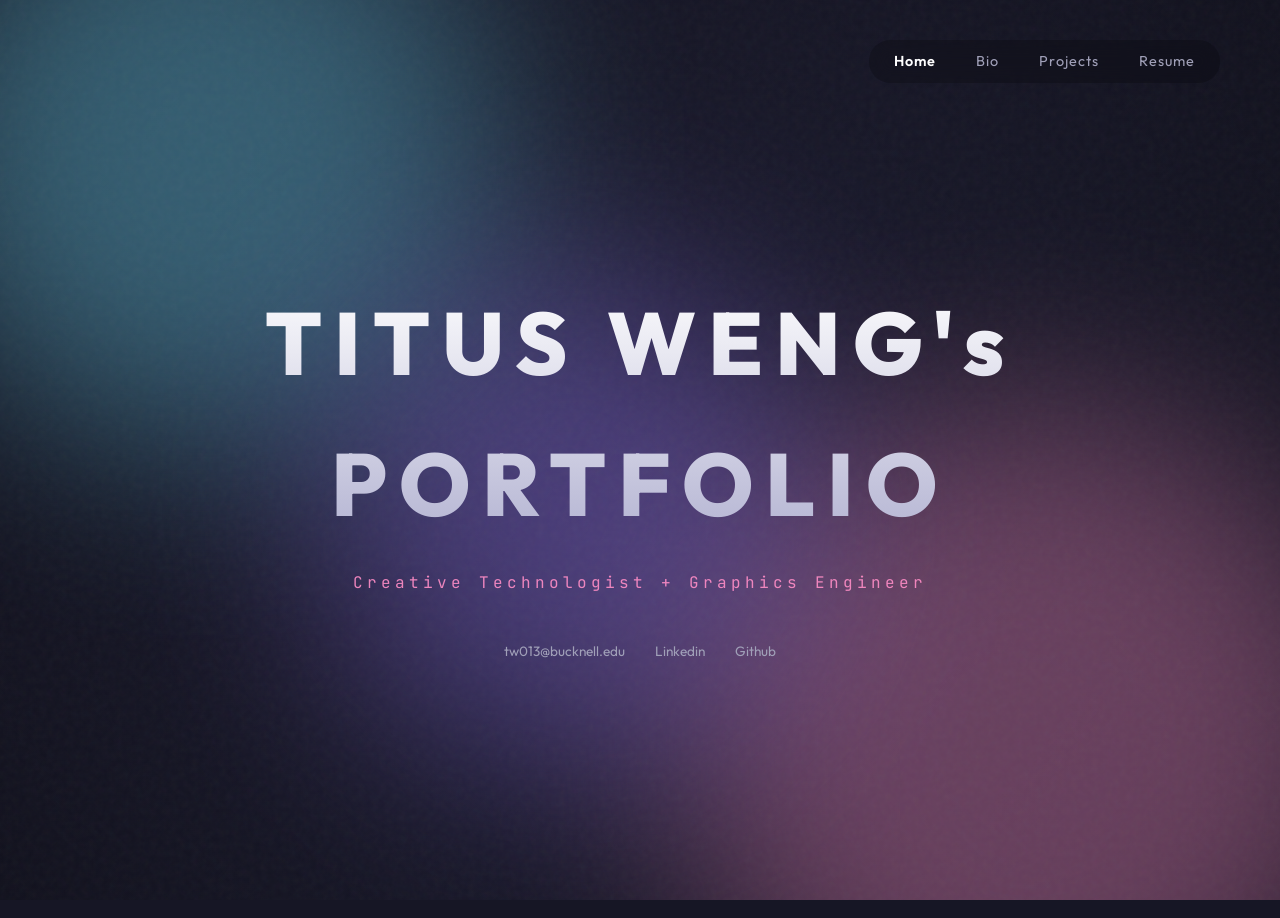
==== commit fe3432da: "update" ====
--- a/index.html
+++ b/index.html
@@ -19,18 +19,17 @@
 
     <nav class="top-nav">
         <div class="nav-links">
-            <a href="javascript:void(0)" onclick="openTab('home')" class="nav-item active" id="nav-home">Home</a>
-            <a href="javascript:void(0)" onclick="openTab('bio')" class="nav-item" id="nav-bio">Bio</a>
-            <a href="javascript:void(0)" onclick="openTab('timeline')" class="nav-item" id="nav-timeline">Timeline</a>
-            <a href="javascript:void(0)" onclick="openTab('projects')" class="nav-item" id="nav-projects">Projects</a>
+            <a href="/" class="nav-item active">Home</a>
+            <a href="/bio" class="nav-item">Bio</a>
+            <a href="/projects" class="nav-item">Projects</a>
+            <a href="/resume" class="nav-item">Resume</a>
         </div>
     </nav>
 
     <main class="main-content">
-        
-        <section id="home" class="tab-content active">
+        <section class="tab-content active">
             <div class="hero-center">
-                <h1 class="main-name">TITUS WENG's PORTFORLIO</h1>
+                <h1 class="main-name">TITUS WENG's PORTFOLIO</h1>
                 <p class="subtitle">Creative Technologist + Graphics Engineer</p>
                 <div class="contact-links">
                     <a href="mailto:tw013@bucknell.edu">tw013@bucknell.edu</a>
@@ -39,137 +38,7 @@
                 </div>
             </div>
         </section>
-
-        <section id="bio" class="tab-content">
-            <div class="section-inner glass-card">
-                <div class="bio-layout">
-                    <div class="bio-image-col">
-                        <img src="me.png" alt="Titus Weng" class="profile-pic">
-                    </div>
-                    <div class="bio-text-col">
-                        <h3>Brief Introduction</h3>
-                        <p>I’m Titus Weng (Tiduo Weng), an international student from China at Bucknell University studying Computer Science. I’m interested in real-time systems that combine computer vision, graphics, and XR.</p>
-                        
-                        <h3>About Me</h3>
-                        <p>I’m pretty straightforward: I like learning by building things and then fixing what doesn’t feel right. If something is “almost working,” I usually want to understand what’s actually happening.</p>
-                        <p>Recently I’ve been spending time on projects around computer vision, interactive graphics, and XR, and I’m especially drawn to work that feels responsive and practical.</p>
-                    </div>
-                </div>
-
-                <div class="ten-things-section">
-                    <h3>10 Things Outside of Academics</h3>
-                    <ul class="fact-list">
-                        <li>I was born in China, then transferred to a U.S. high school in 10th grade and lived with my aunt’s family and my cousins.</li>
-                        <li>I switch between Chinese and English all the time depending on who I’m talking to.</li>
-                        <li>I’m a little obsessive about cleanliness and order. If I see dust on my desk, I’ll clean it before I can really start working.</li>
-                        <li>I can spend hours tweaking my computer settings and setup until everything feels “just right.”</li>
-                        <li>When my computer acts up, I usually troubleshoot and fix it myself step by step.</li>
-                        <li>I’m a dog person.</li>
-                        <li>I like trying new ways to interact with devices, like keyboard and mouse, controller, and VR.</li>
-                        <li>I’m interested in philosophy and how different traditions explain similar ideas in their own language.</li>
-                        <li>I’m learning fingerstyle guitar.</li>
-                        <li>I try to eat fruit regularly.</li>
-                    </ul>
-                </div>
-            </div>
-        </section>
-
-        <section id="timeline" class="tab-content">
-            <div class="section-inner glass-card">
-                <div class="timeline-container">
-                    <div class="timeline-item highlight">
-                        <div class="t-year">2024</div>
-                        <div class="t-content">
-                            <h4>2nd Best Paper Award @ SVR</h4>
-                            <p>"Sign2Sign-A First Attempt" published in the 26th Symposium on Virtual and Augmented Reality.</p>
-                            <div class="btn-group">
-                                <a href="https://sol.sbc.org.br/index.php/svr_estendido/article/view/30447" target="_blank" class="t-link">Publication →</a>
-                                <a href="Sign2Signproject.pdf" target="_blank" class="t-link poster-btn">Research Poster →</a>
-                            </div>
-                        </div>
-                    </div>
-                    <div class="timeline-item">
-                        <div class="t-year">2025</div>
-                        <div class="t-content">
-                            <h4>Operating Systems TA</h4>
-                            <p>Assisting students with processor management and memory allocation logic for CSCI 315.</p>
-                        </div>
-                    </div>
-                </div>
-            </div>
-        </section>
-
-        <section id="projects" class="tab-content">
-            <div class="section-inner glass-card">
-                <div class="project-header">
-                    <h2>WebGPU Laboratory</h2>
-                    <div id="gpu-pill" class="status-pill">Checking GPU...</div>
-                </div>
-
-                <div id="gpu-instructions" class="gpu-guide" style="display:none;">
-                    <h3>How to Enable WebGPU</h3>
-                    <p>WebGPU is the next generation of web graphics, but it may require a quick setting change:</p>
-                    <div class="guide-steps">
-                        <div class="step">
-                            <strong>Chrome/Edge:</strong> Go to <code>chrome://flags/#enable-unsafe-webgpu</code> and set it to <b>Enabled</b>.
-                        </div>
-                        <div class="step">
-                            <strong>Windows:</strong> Ensure <b>Hardware Acceleration</b> is ON in Browser Settings > System.
-                        </div>
-                        <div class="step">
-                            <strong>Safari:</strong> Go to Settings > Advanced > Feature Flags > Check <b>WebGPU</b>.
-                        </div>
-                    </div>
-                </div>
-
-                <div class="project-grid">
-                    <a href="quest1/index.html">Quest 01: 2D Static</a>
-                    <a href="quest2/quest2.html">Quest 02: Animated</a>
-                    <a href="quest3/quest3.html">Quest 03: Interactive</a>
-                    <a href="quest4/quest4.html">Quest 04: Particles</a>
-                    <a href="quest5/quest5.html">Quest 05: Deformation</a>
-                    <a href="quest6/quest6.html">Quest 06: 3D Mesh</a>
-                    <a href="quest7/quest7.html">Quest 07: Volumetric</a>
-                    <a href="quest8/quest8.html">Quest 08: Ray Tracing</a>
-                    <a href="quest9/quest9.html">Quest 09: Mirrors</a>
-                    <a href="quest10/quest10.html">Quest 10: Acceleration</a>
-                    <a href="FinalProject/" class="featured-project">Final Project: Game Engine</a>
-                </div>
-            </div>
-        </section>
     </main>
 
-    <script>
-        function openTab(tabName) {
-            document.querySelectorAll('.tab-content').forEach(t => t.classList.remove('active'));
-            document.querySelectorAll('.nav-item').forEach(n => n.classList.remove('active'));
-            document.getElementById(tabName).classList.add('active');
-            document.getElementById('nav-' + tabName).classList.add('active');
-            window.scrollTo(0,0);
-        }
-
-        async function checkWebGPU() {
-            const pill = document.getElementById('gpu-pill');
-            const instructions = document.getElementById('gpu-instructions');
-            
-            if (!navigator.gpu) {
-                pill.textContent = "Hardware Incompatible";
-                pill.classList.add('error');
-                instructions.style.display = "block";
-                return;
-            }
-
-            const adapter = await navigator.gpu.requestAdapter();
-            if (!adapter) {
-                pill.textContent = "GPU Disabled";
-                pill.classList.add('warning');
-                instructions.style.display = "block";
-            } else {
-                pill.textContent = "WebGPU Ready";
-                pill.classList.add('ready');
-            }
-        }
-        checkWebGPU();
-    </script>
 </body>
 </html>
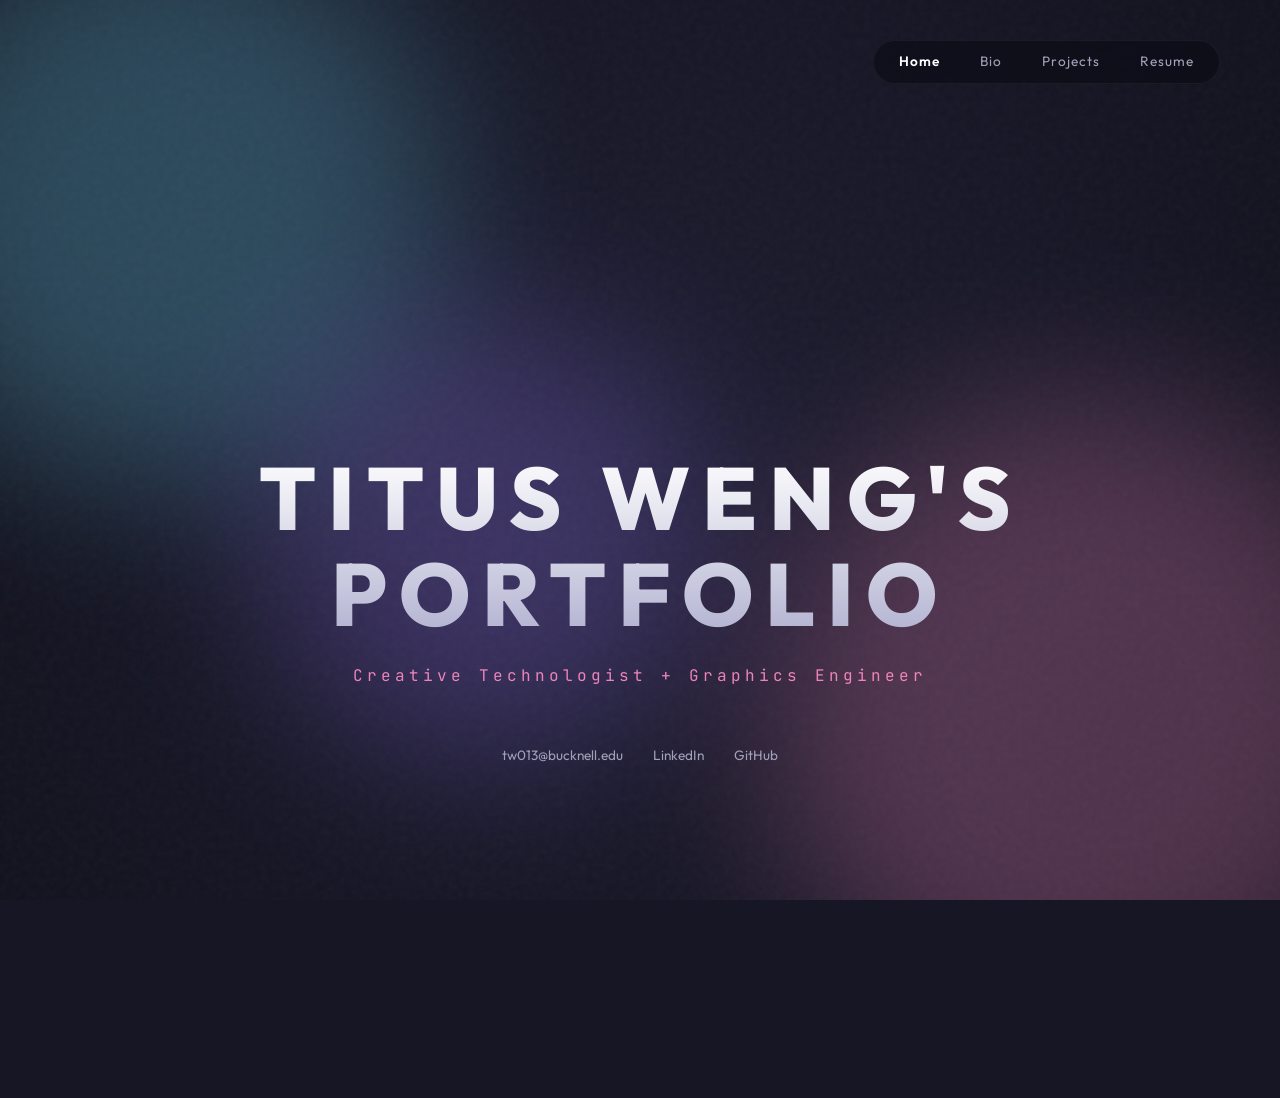
==== commit ab3186b8: "mobile fix" ====
--- a/index.html
+++ b/index.html
@@ -2,10 +2,11 @@
 <html lang="en">
 <head>
     <meta charset="utf-8" />
-    <meta name="viewport" content="width=device-width, initial-scale=1" />
+    <meta name="viewport" content="width=device-width, initial-scale=1, maximum-scale=1, user-scalable=no" />
     <title>Titus Weng | Portfolio</title>
     <link rel="stylesheet" href="styles.css" />
     <link rel="preconnect" href="https://fonts.googleapis.com">
+    <link rel="preconnect" href="https://fonts.gstatic.com" crossorigin>
     <link href="https://fonts.googleapis.com/css2?family=Outfit:wght@200;400;600;800&family=JetBrains+Mono&display=swap" rel="stylesheet">
 </head>
 <body>
@@ -29,12 +30,12 @@
     <main class="main-content">
         <section class="tab-content active">
             <div class="hero-center">
-                <h1 class="main-name">TITUS WENG's PORTFOLIO</h1>
+                <h1 class="main-name">TITUS WENG'S PORTFOLIO</h1>
                 <p class="subtitle">Creative Technologist + Graphics Engineer</p>
                 <div class="contact-links">
                     <a href="mailto:tw013@bucknell.edu">tw013@bucknell.edu</a>
-                    <a href="https://linkedin.com/in/titus-weng" target="_blank">Linkedin</a>
-                    <a href="https://github.com/Skywalker174" target="_blank">Github</a>
+                    <a href="https://linkedin.com/in/titus-weng" target="_blank">LinkedIn</a>
+                    <a href="https://github.com/Skywalker174" target="_blank">GitHub</a>
                 </div>
             </div>
         </section>
--- a/styles.css
+++ b/styles.css
@@ -11,37 +11,66 @@
     --warn-red: rgba(255, 112, 112, 0.15);
 }
 
+* {
+    box-sizing: border-box;
+}
+
 body {
-    margin: 0; padding: 0; color: var(--text-main);
+    margin: 0; 
+    padding: 0; 
+    color: var(--text-main);
     font-family: 'Outfit', sans-serif;
     background-color: var(--bg-dark);
     overflow-x: hidden;
     line-height: 1.6;
+    width: 100%;
 }
 
 .mesh-container {
-    position: fixed; top: 0; left: 0; width: 100vw; height: 100vh;
-    z-index: -1; overflow: hidden; background: var(--bg-gradient);
+    position: fixed; 
+    top: 0; 
+    left: 0; 
+    width: 100vw; 
+    height: 100vh;
+    z-index: -1; 
+    overflow: hidden; 
+    background: var(--bg-gradient);
 }
 
 .noise-overlay {
-    position: absolute; width: 100%; height: 100%;
+    position: absolute; 
+    width: 100%; 
+    height: 100%;
     background-image: url("data:image/svg+xml,%3Csvg viewBox='0 0 200 200' xmlns='http://www.w3.org/2000/svg'%3e%3cfilter id='noiseFilter'%3e%3cfeTurbulence type='fractalNoise' baseFrequency='0.65' numOctaves='3' stitchTiles='stitch'/%3e%3c/filter%3e%3crect width='100%25' height='100%25' filter='url(%23noiseFilter)'/%3e%3c/svg%3e");
-    opacity: 0.04; pointer-events: none;
+    opacity: 0.04; 
+    pointer-events: none;
 }
 
 .blob {
-    position: absolute; border-radius: 50%; filter: blur(100px); opacity: 0.35;
+    position: absolute; 
+    border-radius: 50%; 
+    filter: blur(80px); 
+    opacity: 0.25;
     animation: float 25s infinite alternate ease-in-out;
 }
 
-.blob-1 { width: 600px; height: 600px; background: var(--accent-blue); top: -150px; left: -100px; }
-.blob-2 { width: 700px; height: 700px; background: var(--accent-pink); bottom: -200px; right: -100px; animation-delay: -7s; }
-.blob-3 { width: 500px; height: 500px; background: var(--accent-purple); top: 30%; left: 25%; animation-duration: 30s; }
+.blob-1 { width: 45vw; height: 45vw; background: var(--accent-blue); top: -10%; left: -10%; }
+.blob-2 { width: 50vw; height: 50vw; background: var(--accent-pink); bottom: -15%; right: -10%; animation-delay: -7s; }
+.blob-3 { width: 35vw; height: 35vw; background: var(--accent-purple); top: 35%; left: 20%; animation-duration: 30s; }
+
+@media (max-width: 768px) {
+    .blob {
+        filter: blur(50px);
+        opacity: 0.2;
+    }
+    .blob-1 { width: 280px; height: 280px; }
+    .blob-2 { width: 300px; height: 300px; }
+    .blob-3 { width: 220px; height: 220px; }
+}
 
 @keyframes float {
     from { transform: translate(0, 0) scale(1); }
-    to { transform: translate(60px, 40px) scale(1.05); }
+    to { transform: translate(40px, 30px) scale(1.03); }
 }
 
 .glass-card {
@@ -50,57 +79,156 @@
     -webkit-backdrop-filter: blur(25px) saturate(150%);
     border: 1px solid var(--glass-border);
     border-radius: 24px;
-    padding: 60px;
+    padding: 40px 25px;
     box-shadow: 0 30px 60px rgba(0,0,0,0.2);
 }
 
-.top-nav { position: fixed; top: 40px; right: 60px; z-index: 100; }
-.nav-links { display: flex; gap: 40px; background: rgba(0,0,0,0.2); padding: 10px 25px; border-radius: 50px; backdrop-filter: blur(10px); }
-.nav-item { text-decoration: none; color: var(--text-dim); font-size: 0.9rem; transition: 0.3s; letter-spacing: 1px; }
+@media (min-width: 769px) {
+    .glass-card { padding: 60px; }
+}
+
+.top-nav { 
+    position: fixed; 
+    top: 25px; 
+    right: 5%; 
+    left: 5%;
+    z-index: 100; 
+    display: flex;
+    justify-content: center;
+}
+
+.nav-links { 
+    display: flex; 
+    gap: 20px; 
+    background: rgba(10, 10, 20, 0.6); 
+    padding: 8px 20px; 
+    border-radius: 50px; 
+    backdrop-filter: blur(15px); 
+    -webkit-backdrop-filter: blur(15px);
+    border: 1px solid rgba(255, 255, 255, 0.05);
+    width: 100%;
+    max-width: 400px;
+    justify-content: space-around;
+}
+
+@media (min-width: 769px) {
+    .top-nav { left: auto; right: 60px; top: 40px; width: auto; }
+    .nav-links { gap: 40px; padding: 10px 25px; width: auto; }
+}
+
+.nav-item { 
+    text-decoration: none; 
+    color: var(--text-dim); 
+    font-size: 0.85rem; 
+    transition: 0.3s; 
+    letter-spacing: 1px; 
+}
 .nav-item.active, .nav-item:hover { color: white; opacity: 1; font-weight: 600; }
 
-.hero-center { min-height: 80vh; display: flex; flex-direction: column; align-items: center; justify-content: center; text-align: center; }
+.main-content {
+    width: 100%;
+    padding: 0 20px;
+}
+
+.hero-center { 
+    min-height: 100vh; 
+    display: flex; 
+    flex-direction: column; 
+    align-items: center; 
+    justify-content: center; 
+    text-align: center;
+    padding-top: 100px;
+}
+
 .main-name { 
-    font-size: 5.5rem; letter-spacing: 12px; font-weight: 800; margin: 0; 
+    font-size: 10vw;
+    max-font-size: 5.5rem;
+    letter-spacing: 4px; 
+    font-weight: 800; 
+    margin: 0; 
+    line-height: 1.1;
     background: linear-gradient(to bottom, #fff, #b0b0d0);
-    -webkit-background-clip: text; -webkit-text-fill-color: transparent;
-}
-.subtitle { font-family: 'JetBrains Mono'; color: var(--accent-pink); letter-spacing: 4px; margin-top: 15px; opacity: 0.9; }
-.contact-links { display: flex; gap: 30px; margin-top: 30px; }
+    -webkit-background-clip: text; 
+    -webkit-text-fill-color: transparent;
+    width: 100%;
+    word-wrap: break-word;
+}
+
+@media (min-width: 769px) {
+    .main-name { font-size: 5.5rem; letter-spacing: 12px; }
+}
+
+.subtitle { 
+    font-family: 'JetBrains Mono', monospace; 
+    color: var(--accent-pink); 
+    letter-spacing: 2px; 
+    margin-top: 20px; 
+    opacity: 0.9;
+    font-size: 0.9rem;
+    padding: 0 10px;
+}
+
+@media (min-width: 769px) {
+    .subtitle { letter-spacing: 4px; font-size: 1rem; }
+}
+
+.contact-links { 
+    display: flex; 
+    flex-direction: column;
+    align-items: center;
+    gap: 15px; 
+    margin-top: 40px; 
+}
+
+@media (min-width: 480px) {
+    .contact-links { flex-direction: row; gap: 30px; }
+}
+
 .contact-links a { color: var(--text-dim); text-decoration: none; font-size: 0.85rem; transition: 0.3s; }
 .contact-links a:hover { color: var(--accent-blue); text-shadow: 0 0 10px rgba(112, 226, 255, 0.4); }
 
-.bio-layout { display: grid; grid-template-columns: 220px 1fr; gap: 50px; margin-bottom: 50px; }
-.profile-pic { width: 100%; border-radius: 24px; border: 1px solid var(--glass-border); }
+.bio-layout { display: grid; grid-template-columns: 1fr; gap: 30px; margin-bottom: 50px; }
+@media (min-width: 769px) {
+    .bio-layout { grid-template-columns: 220px 1fr; gap: 50px; }
+}
+
+.profile-pic { width: 100%; max-width: 220px; margin: 0 auto; border-radius: 24px; border: 1px solid var(--glass-border); display: block; }
 .bio-text-col h3 { margin-top: 0; color: var(--accent-blue); font-size: 1.4rem; }
 .bio-text-col p { color: var(--text-main); font-size: 1.05rem; opacity: 0.9; margin-bottom: 25px; }
 
-.fact-list { columns: 2; gap: 50px; list-style: none; padding: 0; }
+.fact-list { columns: 1; gap: 20px; list-style: none; padding: 0; }
+@media (min-width: 576px) { .fact-list { columns: 2; gap: 50px; } }
 .fact-list li { margin-bottom: 15px; font-size: 0.95rem; color: var(--text-dim); position: relative; padding-left: 20px; }
 .fact-list li::before { content: "▹"; position: absolute; left: 0; color: var(--accent-blue); }
 
-.timeline-item { border-left: 2px solid var(--glass-border); padding-left: 30px; padding-bottom: 40px; position: relative; }
+.timeline-item { border-left: 2px solid var(--glass-border); padding-left: 20px; padding-bottom: 40px; position: relative; }
+@media (min-width: 769px) { .timeline-item { padding-left: 30px; } }
 .timeline-item.highlight { border-left-color: var(--accent-blue); }
 .t-year { font-weight: 800; color: var(--accent-blue); margin-bottom: 5px; }
-.btn-group { display: flex; gap: 15px; margin-top: 15px; }
+
+.btn-group { display: flex; flex-wrap: wrap; gap: 10px; margin-top: 15px; }
 .t-link { text-decoration: none; font-size: 0.8rem; color: #fff; background: rgba(255,255,255,0.1); padding: 8px 16px; border-radius: 8px; transition: 0.3s; }
 .t-link:hover { background: var(--accent-blue); color: #000; }
 
 .gpu-guide {
     background: var(--warn-red);
     border: 1px solid rgba(255, 112, 112, 0.3);
-    padding: 30px;
+    padding: 20px;
     border-radius: 18px;
     margin: 30px 0;
     animation: slideDown 0.5s ease-out;
 }
+@media (min-width: 769px) { .gpu-guide { padding: 30px; } }
 .gpu-guide h3 { margin-top: 0; color: #ff8e8e; font-size: 1.2rem; }
 .gpu-guide p { font-size: 0.9rem; color: #f0c0c0; }
-.guide-steps { display: grid; grid-template-columns: repeat(auto-fit, minmax(240px, 1fr)); gap: 20px; margin-top: 20px; }
+
+.guide-steps { display: grid; grid-template-columns: 1fr; gap: 15px; margin-top: 20px; }
+@media (min-width: 576px) { .guide-steps { grid-template-columns: repeat(auto-fit, minmax(240px, 1fr)); gap: 20px; } }
 .step { background: rgba(0,0,0,0.2); padding: 15px; border-radius: 12px; font-size: 0.85rem; line-height: 1.5; color: #e0e0e0; }
-.step code { background: rgba(255,255,255,0.1); padding: 2px 6px; border-radius: 4px; font-family: 'JetBrains Mono'; color: var(--accent-blue); }
-
-.project-grid { display: grid; grid-template-columns: repeat(auto-fit, minmax(200px, 1fr)); gap: 15px; margin-top: 30px; }
+.step code { background: rgba(255,255,255,0.1); padding: 2px 6px; border-radius: 4px; font-family: 'JetBrains Mono', monospace; color: var(--accent-blue); }
+
+.project-grid { display: grid; grid-template-columns: 1fr; gap: 15px; margin-top: 30px; }
+@media (min-width: 480px) { .project-grid { grid-template-columns: repeat(auto-fit, minmax(200px, 1fr)); } }
 .project-grid a { 
     background: rgba(255,255,255,0.03); padding: 20px; border-radius: 16px;
     text-decoration: none; color: var(--text-main); font-size: 0.9rem; border: 1px solid var(--glass-border); transition: 0.4s;
@@ -114,15 +242,7 @@
 
 .tab-content { display: none; padding-top: 12vh; padding-bottom: 10vh; }
 .tab-content.active { display: block; animation: fadeIn 0.8s cubic-bezier(0.2, 0.8, 0.2, 1); }
-.section-inner { max-width: 1000px; margin: 0 auto; width: 90%; }
+.section-inner { max-width: 1000px; margin: 0 auto; width: 100%; }
 
 @keyframes fadeIn { from { opacity: 0; transform: translateY(30px); } to { opacity: 1; transform: translateY(0); } }
-@keyframes slideDown { from { opacity: 0; transform: translateY(-10px); } to { opacity: 1; transform: translateY(0); } }
-
-@media (max-width: 768px) {
-    .main-name { font-size: 3rem; letter-spacing: 6px; }
-    .bio-layout { grid-template-columns: 1fr; }
-    .fact-list { columns: 1; }
-    .top-nav { top: 20px; right: 20px; left: 20px; }
-    .nav-links { justify-content: center; gap: 15px; }
-}+@keyframes slideDown { from { opacity: 0; transform: translateY(-10px); } to { opacity: 1; transform: translateY(0); } }
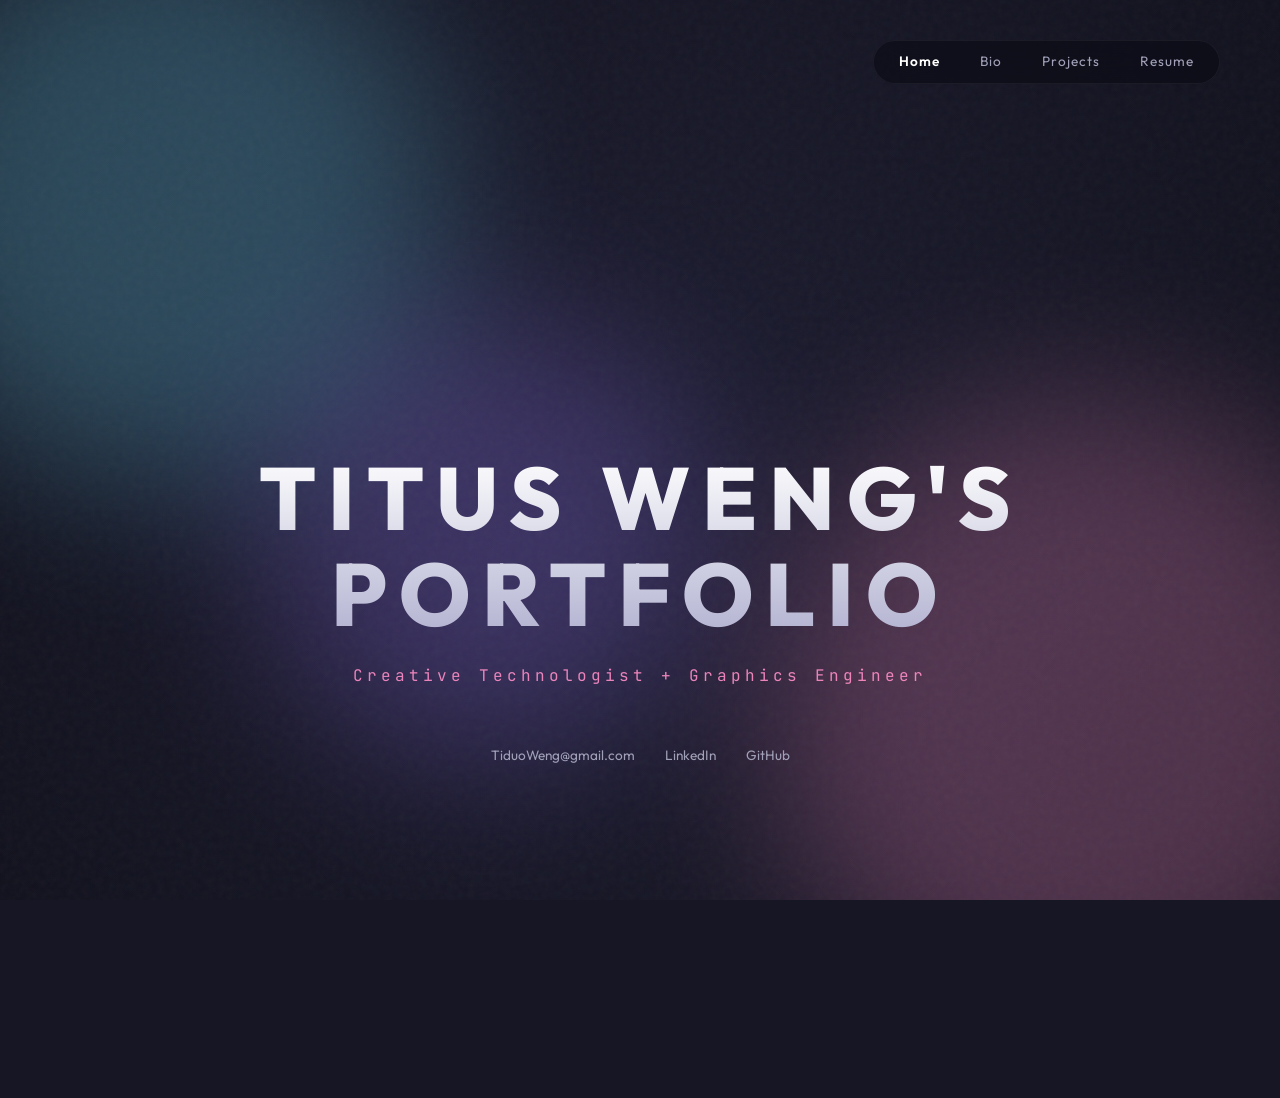
==== commit 1c22f96a: "email modify" ====
--- a/index.html
+++ b/index.html
@@ -33,7 +33,7 @@
                 <h1 class="main-name">TITUS WENG'S PORTFOLIO</h1>
                 <p class="subtitle">Creative Technologist + Graphics Engineer</p>
                 <div class="contact-links">
-                    <a href="mailto:tw013@bucknell.edu">tw013@bucknell.edu</a>
+                    <a href="mailto:TiduoWeng@gmail.com">TiduoWeng@gmail.com</a>
                     <a href="https://linkedin.com/in/titus-weng" target="_blank">LinkedIn</a>
                     <a href="https://github.com/Skywalker174" target="_blank">GitHub</a>
                 </div>
